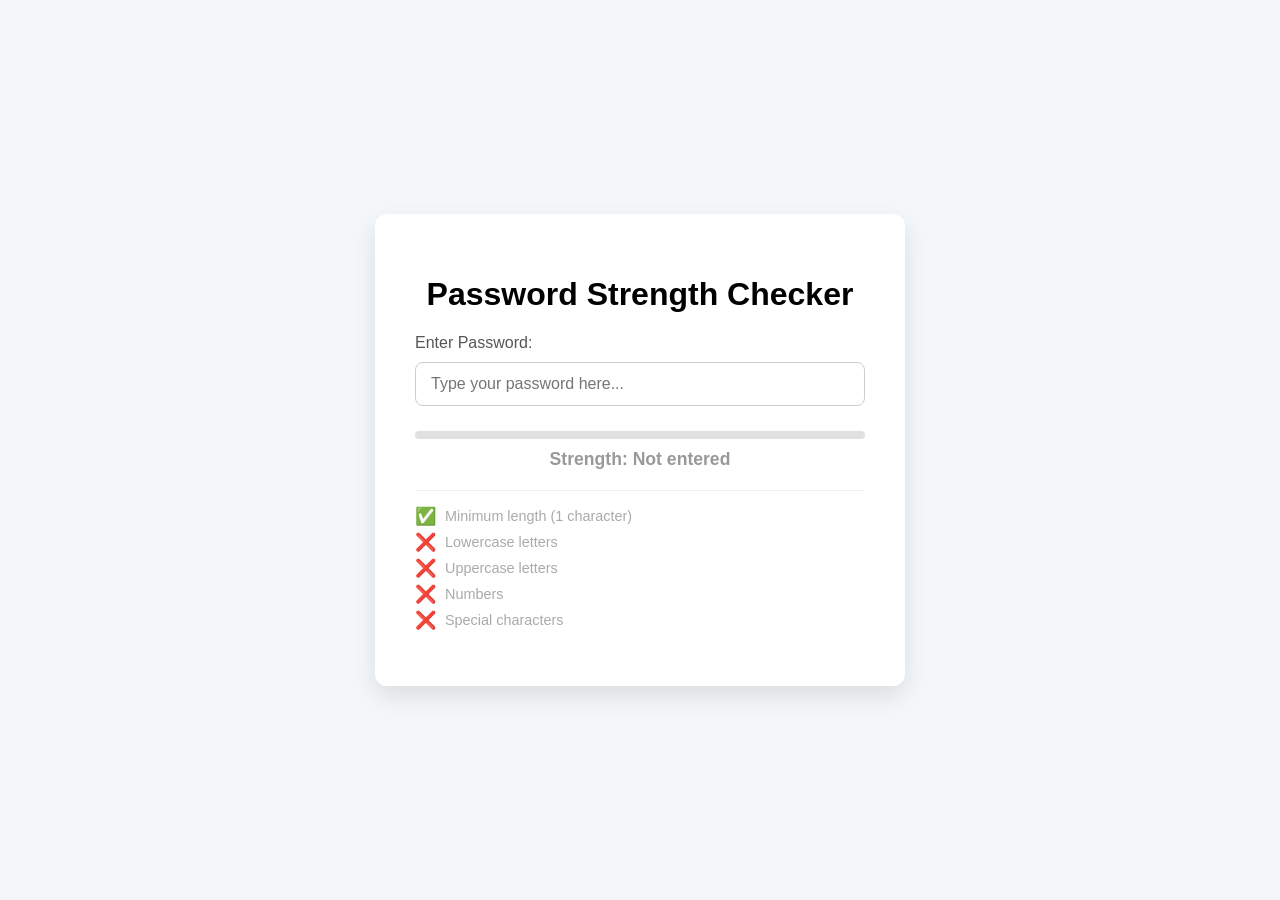
==== local-vs-cloud-comparison/local/index.html @ efb1a190 "Local Prompt 1" ====
<!DOCTYPE html>
<html lang="en">
<head>
    <meta charset="UTF-8">
    <meta name="viewport" content="width=device-width, initial-scale=1.0">
    <title>Password Strength Checker</title>
    <link rel="stylesheet" href="styles.css">
</head>
<body>
    <div class="card">
        <header>
            <h1>Password Strength Checker</h1>
        </header>
        <div class="input-group">
            <label for="password">Enter Password:</label>
            <input type="password" id="password" placeholder="Type your password here...">
        </div>

        <div class="strength-container">
            <div class="progress-bar-wrapper">
                <div id="progress-bar" class="progress-bar"></div>
            </div>
            <p id="strength-text" class="strength-text">Strength: Not entered</p>
        </div>

        <div id="hints" class="validation-hints">
            <!-- Validation hints will be populated here by JavaScript -->
        </div>
    </div>

    <script src="script.js"></script>
</body>
</html>
---- local-vs-cloud-comparison/local/styles.css ----
/* Global reset and body styling */
body {
    font-family: 'Segoe UI', Tahoma, Geneva, Verdana, sans-serif;
    background-color: #f4f7f9;
    display: flex;
    justify-content: center;
    align-items: center;
    min-height: 100vh;
    margin: 0;
}

/* Card layout */
.card {
    background: #ffffff;
    padding: 40px;
    border-radius: 12px;
    box-shadow: 0 10px 25px rgba(0, 0, 0, 0.1);
    width: 100%;
    max-width: 450px;
    text-align: center;
    transition: box-shadow 0.3s ease;
}

.card:hover {
    box-shadow: 0 15px 35px rgba(0, 0, 0, 0.15);
}

.card-header h1 {
    color: #333;
    font-size: 1.8em;
    margin-bottom: 30px;
    font-weight: 600;
}

/* Input group and label */
.input-group {
    margin-bottom: 25px;
    text-align: left;
}

.input-group label {
    display: block;
    margin-bottom: 10px;
    color: #555;
    font-weight: 500;
}

#password {
    width: 100%;
    padding: 12px 15px;
    border: 1px solid #ccc;
    border-radius: 8px;
    box-sizing: border-box;
    font-size: 1em;
    transition: border-color 0.3s, box-shadow 0.3s;
}

#password:focus {
    border-color: #007bff;
    box-shadow: 0 0 5px rgba(0, 123, 255, 0.2);
    outline: none;
}

/* Strength container and progress bar */
.strength-container {
    margin: 20px 0;
}

.progress-bar-wrapper {
    width: 100%;
    height: 8px;
    background-color: #e0e0e0;
    border-radius: 4px;
    overflow: hidden;
    margin-bottom: 10px;
}

.progress-bar {
    height: 100%;
    width: 0;
    transition: width 0.3s ease-in-out;
    border-radius: 4px;
}

.strength-text {
    font-size: 1.1em;
    font-weight: 600;
    margin: 0;
    transition: color 0.3s ease;
}

/* Hints styling */
.validation-hints {
    text-align: left;
    padding: 10px 0;
    font-size: 0.9em;
    color: #777;
    border-top: 1px solid #eee;
}

.validation-hints p {
    margin: 5px 0;
    color: #aaa;
    display: flex;
    align-items: center;
}

.validation-hints span {
    margin-right: 8px;
    font-size: 1.2em;
}

/* Dynamic color utilities (CSS approach) */
/* Weak */
.weak { color: #dc3545; } /* Red */
/* Medium */
.medium { color: #ffc107; } /* Yellow/Orange */
/* Strong */
.strong { color: #28a745; } /* Green */
.none { color: #999; }

/* JS will manage applying these classes/styles */
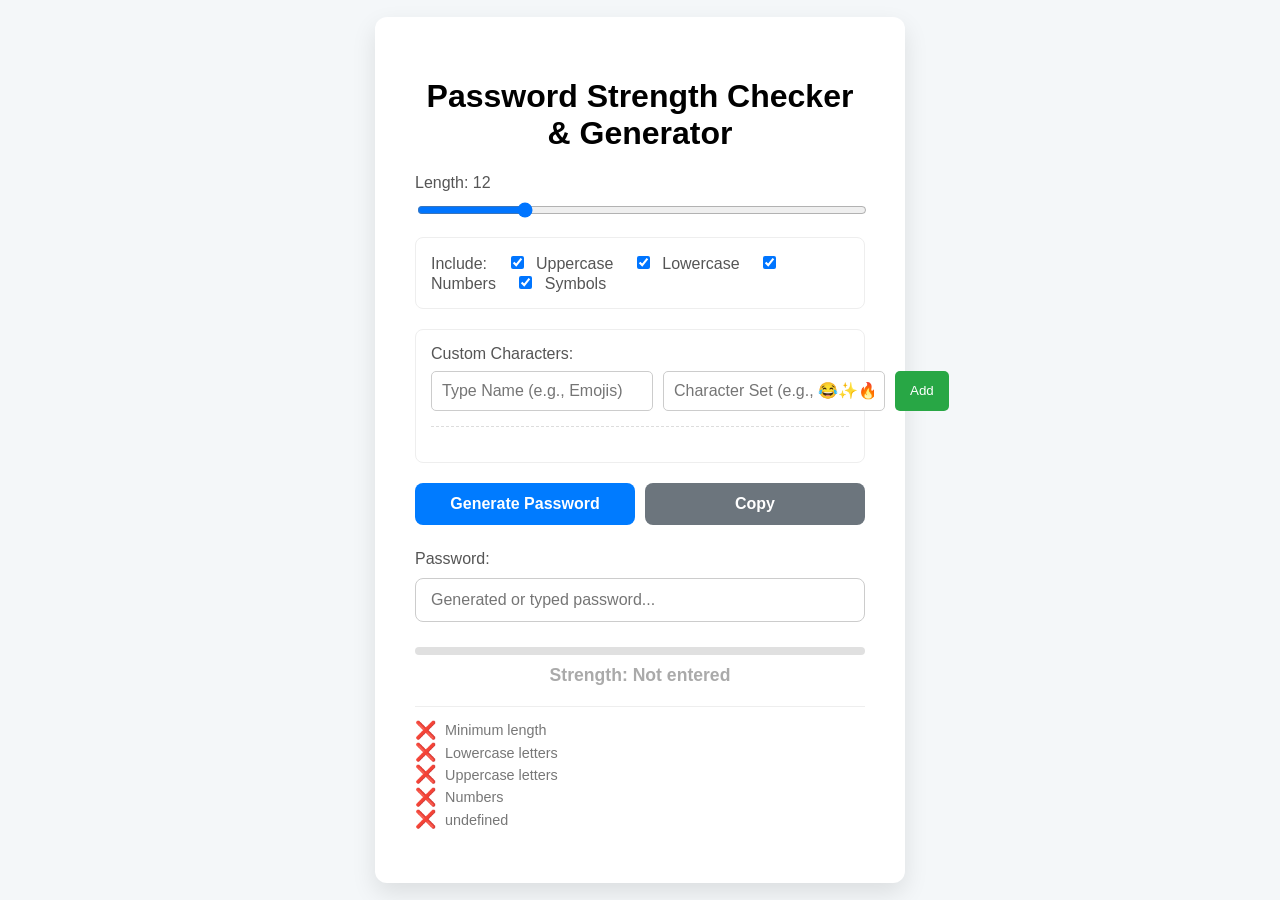
==== commit d2e88e6c: "Local Prompt 2" ====
--- a/local-vs-cloud-comparison/local/index.html
+++ b/local-vs-cloud-comparison/local/index.html
@@ -9,11 +9,48 @@
 <body>
     <div class="card">
         <header>
-            <h1>Password Strength Checker</h1>
+            <h1>Password Strength Checker & Generator</h1>
         </header>
+
+        <div class="controls">
+            <!-- Password Length Slider -->
+            <div class="control-group">
+                <label for="length-slider">Length: <span id="length-value">12</span></label>
+                <input type="range" id="length-slider" min="6" max="32" value="12">
+            </div>
+
+            <!-- Character Type Controls -->
+            <div class="checkbox-group">
+                <label>Include:</label>
+                <input type="checkbox" id="upper-check" checked> <label for="upper-check">Uppercase</label>
+                <input type="checkbox" id="lower-check" checked> <label for="lower-check">Lowercase</label>
+                <input type="checkbox" id="number-check" checked> <label for="number-check">Numbers</label>
+                <input type="checkbox" id="symbol-check" checked> <label for="symbol-check">Symbols</label>
+            </div>
+
+            <!-- Custom Character Types Section -->
+            <div class="control-group custom-chars">
+                <label>Custom Characters:</label>
+                <div class="custom-char-entry">
+                    <input type="text" class="custom-char-name" placeholder="Type Name (e.g., Emojis)">
+                    <input type="text" class="custom-char-set" placeholder="Character Set (e.g., 😂✨🔥)">
+                    <button class="add-custom-btn">Add</button>
+                </div>
+                <div class="custom-list">
+                    <!-- Custom types will be listed here -->
+                </div>
+            </div>
+
+            <!-- Action Buttons -->
+            <div class="action-buttons">
+                <button id="generate-btn" class="action-btn">Generate Password</button>
+                <button id="copy-btn" class="action-btn disabled" disabled>Copy</button>
+            </div>
+        </div>
+
         <div class="input-group">
-            <label for="password">Enter Password:</label>
-            <input type="password" id="password" placeholder="Type your password here...">
+            <label for="password">Password:</label>
+            <input type="password" id="password" placeholder="Generated or typed password...">
         </div>
 
         <div class="strength-container">
@@ -21,13 +58,15 @@
                 <div id="progress-bar" class="progress-bar"></div>
             </div>
             <p id="strength-text" class="strength-text">Strength: Not entered</p>
-        </div>
+        </div >
 
         <div id="hints" class="validation-hints">
             <!-- Validation hints will be populated here by JavaScript -->
         </div>
+
+        <div id="toast-notification" class="toast"></div>
     </div>
 
     <script src="script.js"></script>
-</body>
+</body >
 </html>
--- a/local-vs-cloud-comparison/local/styles.css
+++ b/local-vs-cloud-comparison/local/styles.css
@@ -25,19 +25,156 @@
     box-shadow: 0 15px 35px rgba(0, 0, 0, 0.15);
 }
 
+/* Header */
+header {
+    margin-bottom: 20px;
+}
+
 .card-header h1 {
     color: #333;
     font-size: 1.8em;
-    margin-bottom: 30px;
+    margin: 0;
     font-weight: 600;
 }
 
-/* Input group and label */
-.input-group {
+/* Controls and Inputs */
+.controls, .input-group {
     margin-bottom: 25px;
     text-align: left;
 }
 
+.control-group {
+    margin-bottom: 15px;
+}
+
+.control-group label {
+    display: block;
+    font-weight: 500;
+    margin-bottom: 8px;
+    color: #555;
+}
+
+/* Length Slider */
+#length-slider {
+    width: 100%;
+}
+
+/* Checkbox Group */
+.checkbox-group {
+    padding: 15px;
+    border: 1px solid #eee;
+    border-radius: 8px;
+    margin-top: 10px;
+}
+.checkbox-group label {
+    display: inline-flex;
+    align-items: center;
+    cursor: pointer;
+    font-weight: normal;
+    margin-right: 15px;
+    color: #555;
+}
+.checkbox-group input[type="checkbox"] {
+    margin-right: 8px;
+}
+
+/* Custom Characters */
+.custom-chars {
+    margin-top: 20px;
+    padding: 15px;
+    border: 1px solid #eee;
+    border-radius: 8px;
+}
+
+.custom-char-entry {
+    display: flex;
+    gap: 10px;
+    margin-bottom: 15px;
+}
+
+.custom-char-entry input {
+    flex-grow: 1;
+    padding: 10px;
+    border: 1px solid #ccc;
+    border-radius: 5px;
+    font-size: 1em;
+}
+
+.custom-char-entry .add-custom-btn {
+    padding: 10px 15px;
+    background-color: #28a745;
+    color: white;
+    border: none;
+    border-radius: 5px;
+    cursor: pointer;
+    transition: background-color 0.2s;
+}
+.custom-char-entry .add-custom-btn:hover {
+    background-color: #218838;
+}
+
+.custom-list {
+    display: flex;
+    flex-wrap: wrap;
+    gap: 10px;
+    margin-top: 10px;
+    padding: 10px 0;
+    border-top: 1px dashed #ddd;
+}
+.custom-list span {
+    background-color: #e9ecef;
+    padding: 5px 10px;
+    border-radius: 5px;
+    font-family: monospace;
+    font-size: 0.95em;
+    user-select: all;
+}
+
+
+/* Action Buttons */
+.action-buttons {
+    display: flex;
+    justify-content: space-between;
+    gap: 10px;
+    margin-top: 20px;
+}
+
+.action-btn {
+    flex: 1;
+    padding: 12px;
+    border: none;
+    border-radius: 8px;
+    cursor: pointer;
+    font-size: 1em;
+    font-weight: 600;
+    transition: background-color 0.2s, box-shadow 0.2s;
+}
+
+#generate-btn {
+    background-color: #007bff;
+    color: white;
+}
+
+#generate-btn:hover:not(:disabled) {
+    background-color: #0056b3;
+}
+
+#copy-btn {
+    background-color: #6c757d;
+    color: white;
+}
+
+#copy-btn:hover:not(:disabled) {
+    background-color: #5a6268;
+}
+
+.action-btn:disabled {
+    background-color: #ccc;
+    cursor: not-allowed;
+    box-shadow: none;
+}
+
+/* Input Field */
 .input-group label {
     display: block;
     margin-bottom: 10px;
@@ -78,7 +215,7 @@
 .progress-bar {
     height: 100%;
     width: 0;
-    transition: width 0.3s ease-in-out;
+    transition: width 0.3s cubic-bezier(0.25, 0.8, 0.25, 1); /* Smoother curve */
     border-radius: 4px;
 }
 
@@ -100,7 +237,6 @@
 
 .validation-hints p {
     margin: 5px 0;
-    color: #aaa;
     display: flex;
     align-items: center;
 }
@@ -108,15 +244,32 @@
 .validation-hints span {
     margin-right: 8px;
     font-size: 1.2em;
-}
-
-/* Dynamic color utilities (CSS approach) */
+    line-height: 1;
+}
+
+/* Toast Notification */
+.toast {
+    position: fixed;
+    bottom: 20px;
+    left: 50%;
+    transform: translateX(-50%);
+    background-color: rgba(0, 0, 0, 0.8);
+    color: white;
+    padding: 12px 25px;
+    border-radius: 8px;
+    box-shadow: 0 4px 12px rgba(0, 0, 0, 0.2);
+    opacity: 0;
+    transition: opacity 0.3s, transform 0.3s;
+    pointer-events: none;
+    z-index: 1000;
+}
+
+/* Dynamic color utilities */
 /* Weak */
-.weak { color: #dc3545; } /* Red */
+.weak { color: #dc3545; }
 /* Medium */
-.medium { color: #ffc107; } /* Yellow/Orange */
+.medium { color: #ffc107; }
 /* Strong */
-.strong { color: #28a745; } /* Green */
-.none { color: #999; }
-
-/* JS will manage applying these classes/styles */
+.strong { color: #28a745; }
+/* None/Default */
+.none { color: #aaa; }
